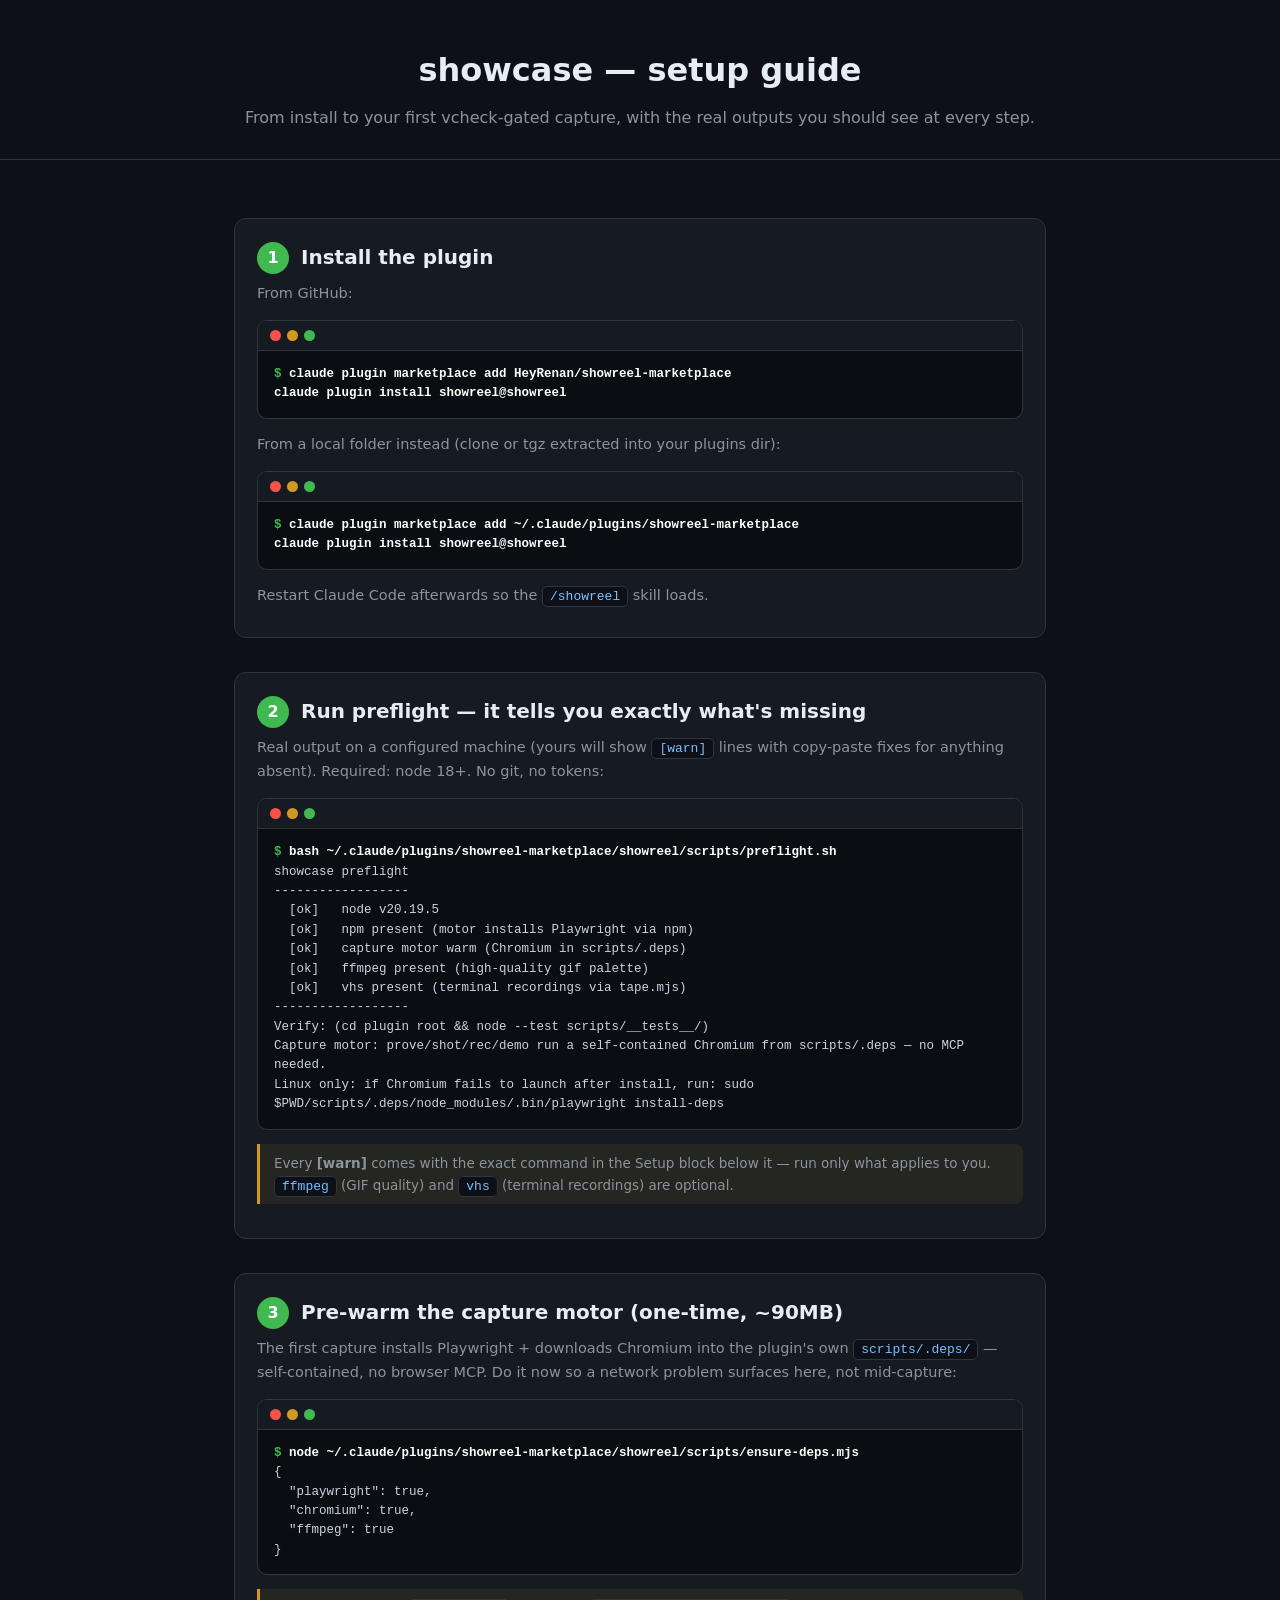
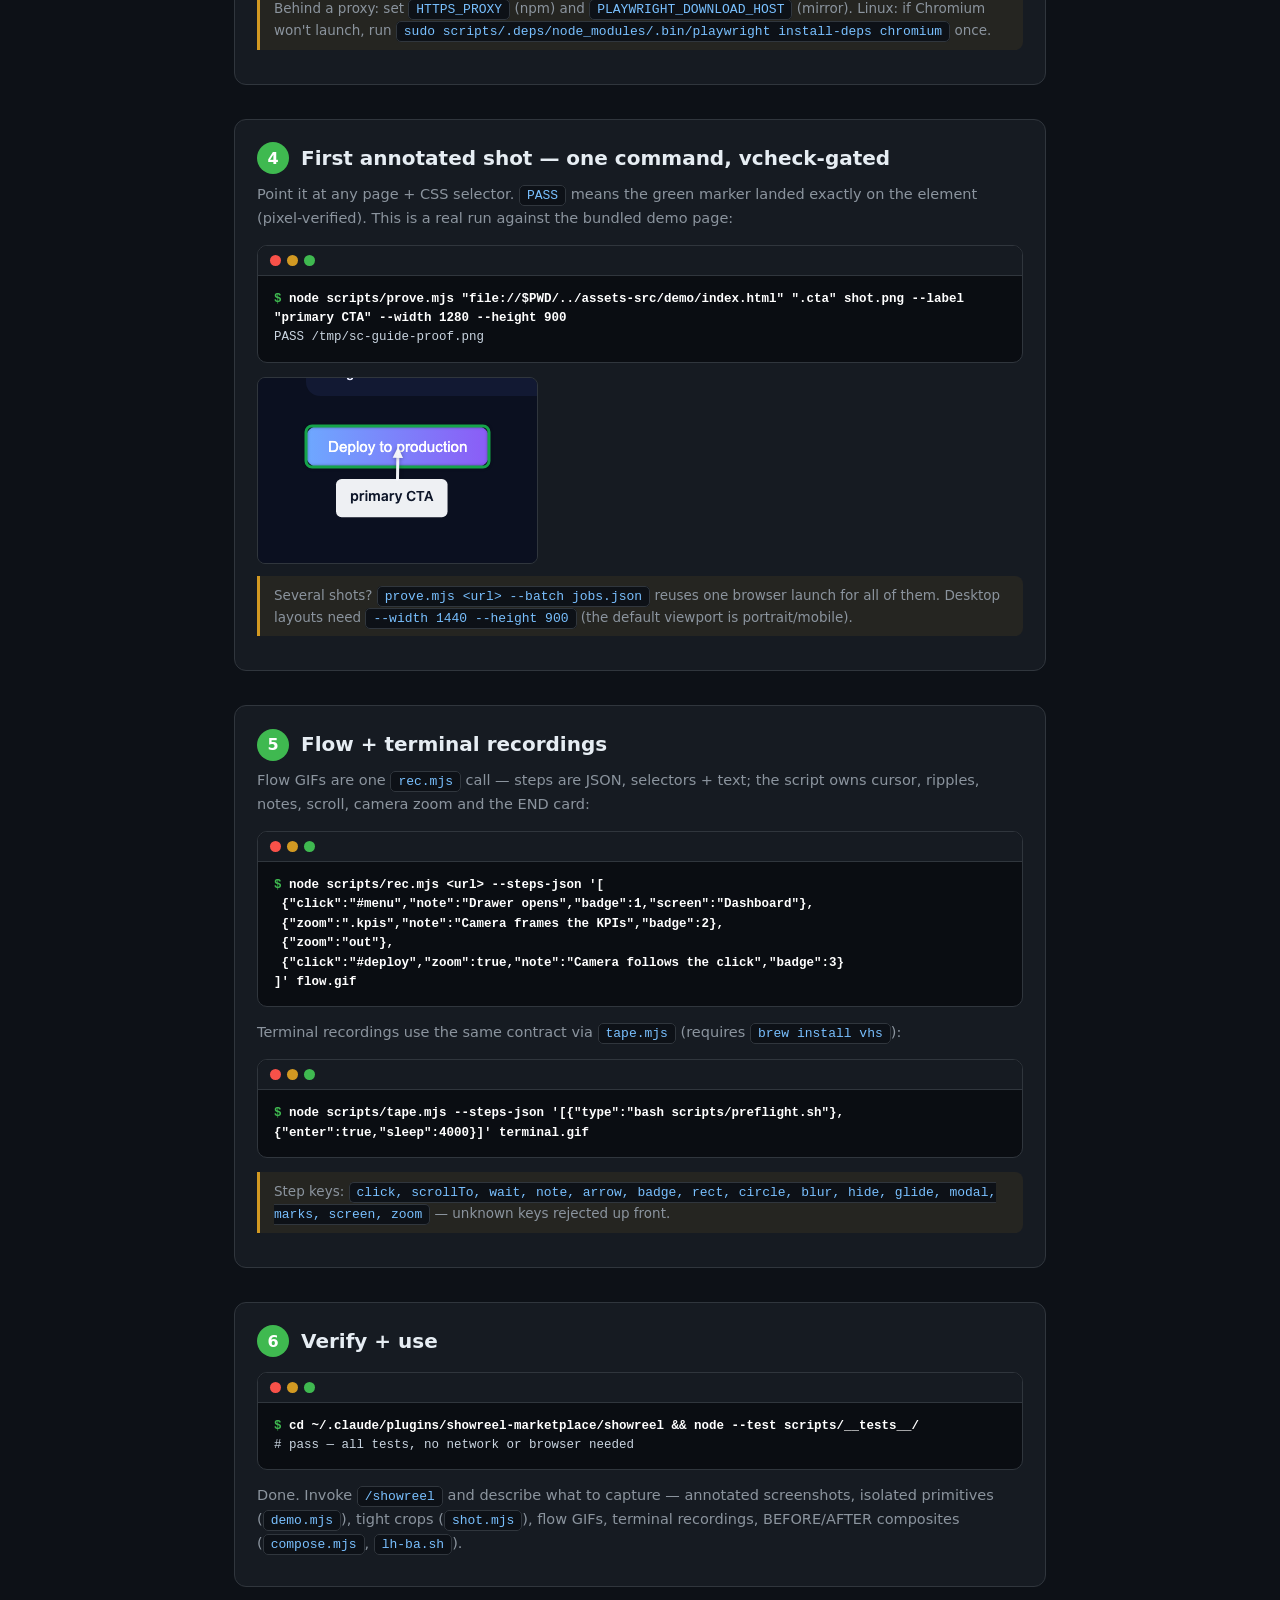
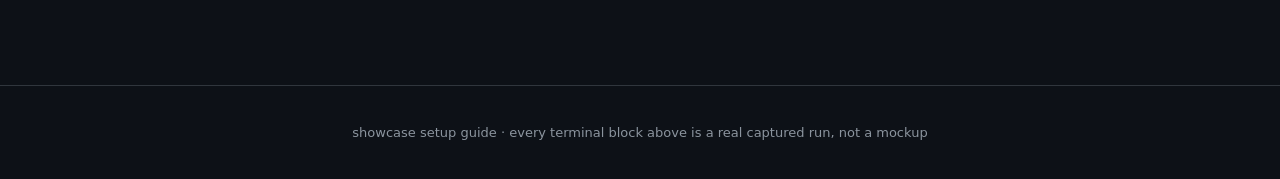
==== showreel/GUIDE.html @ f934e727 "showreel v1.0.0 — the capture motor Annotated screenshots, isolated demos, flow GIFs/MP4, terminal r" ====
<!doctype html><html lang="en"><head><meta charset="utf-8">
<meta name="viewport" content="width=device-width,initial-scale=1"><title>showcase — setup guide</title>
<style>
  :root{--bg:#0d1117;--card:#161b22;--bd:#30363d;--fg:#e6edf3;--mut:#8b949e;--grn:#3fb950;--blue:#79c0ff;--amber:#d29922}
  *{box-sizing:border-box} body{margin:0;background:var(--bg);color:var(--fg);font:16px/1.65 system-ui,-apple-system,Segoe UI,Roboto,Arial,sans-serif}
  header{padding:44px 24px 28px;border-bottom:1px solid var(--bd);text-align:center}
  header h1{margin:0 0 8px;font-size:32px} header p{margin:0;color:var(--mut)}
  main{max-width:860px;margin:0 auto;padding:24px}
  .step{margin:34px 0;padding:22px;background:var(--card);border:1px solid var(--bd);border-radius:12px}
  .step h2{margin:0 0 4px;font-size:20px;display:flex;align-items:center;gap:12px}
  .step h2 .n{flex:none;width:32px;height:32px;border-radius:50%;background:var(--grn);color:#fff;font:700 16px system-ui;display:flex;align-items:center;justify-content:center}
  .step p{color:var(--mut);font-size:14.5px;margin:8px 0}
  .step code.inline{background:#0d1117;border:1px solid var(--bd);border-radius:5px;padding:2px 7px;font:13px ui-monospace,Menlo,monospace;color:var(--blue)}
  .term{margin:14px 0;border:1px solid var(--bd);border-radius:10px;overflow:hidden;background:#0a0d12}
  .term .bar{display:flex;gap:6px;padding:9px 12px;background:#161b22;border-bottom:1px solid var(--bd)}
  .term .bar span{width:11px;height:11px;border-radius:50%;background:#30363d}
  .term .bar span:first-child{background:#f85149}.term .bar span:nth-child(2){background:#d29922}.term .bar span:nth-child(3){background:#3fb950}
  .term pre{margin:0;padding:14px 16px;font:12.5px/1.55 ui-monospace,Menlo,monospace;color:#c9d4e0;overflow-x:auto;white-space:pre-wrap}
  .term .prompt{color:var(--grn);font-weight:700}.term .cmd{color:#fff;font-weight:600}
  .step img{max-width:100%;border-radius:8px;border:1px solid var(--bd);display:block;margin:14px 0 0}
  table{width:100%;border-collapse:collapse;font-size:13.5px;margin:12px 0}
  th,td{text-align:left;padding:8px 10px;border:1px solid var(--bd)} th{background:#0d1117;color:var(--grn)}
  td code{font:12px ui-monospace,Menlo,monospace;color:var(--blue)}
  .tip{border-left:3px solid var(--amber);padding:8px 14px;background:rgba(210,153,34,.08);border-radius:0 8px 8px 0;font-size:13.5px;color:var(--mut);margin:12px 0}
  footer{text-align:center;color:var(--mut);padding:36px;font-size:13px;border-top:1px solid var(--bd);margin-top:40px}
</style></head><body>
<header>
  <h1>showcase — setup guide</h1>
  <p>From install to your first vcheck-gated capture, with the real outputs you should see at every step.</p>
</header>
<main>

<div class="step"><h2><span class="n">1</span>Install the plugin</h2>
<p>From GitHub:</p>

  <div class="term">
    <div class="bar"><span></span><span></span><span></span></div>
    <pre><span class="prompt">$ </span><span class="cmd">claude plugin marketplace add HeyRenan/showreel-marketplace
claude plugin install showreel@showreel</span>
</pre>
  </div>
<p>From a local folder instead (clone or tgz extracted into your plugins dir):</p>

  <div class="term">
    <div class="bar"><span></span><span></span><span></span></div>
    <pre><span class="prompt">$ </span><span class="cmd">claude plugin marketplace add ~/.claude/plugins/showreel-marketplace
claude plugin install showreel@showreel</span>
</pre>
  </div>
<p>Restart Claude Code afterwards so the <code class="inline">/showreel</code> skill loads.</p></div>

<div class="step"><h2><span class="n">2</span>Run preflight — it tells you exactly what's missing</h2>
<p>Real output on a configured machine (yours will show <code class="inline">[warn]</code> lines with copy-paste fixes for anything absent). Required: node 18+. No git, no tokens:</p>

  <div class="term">
    <div class="bar"><span></span><span></span><span></span></div>
    <pre><span class="prompt">$ </span><span class="cmd">bash ~/.claude/plugins/showreel-marketplace/showreel/scripts/preflight.sh</span>
showcase preflight
------------------
  [ok]   node v20.19.5
  [ok]   npm present (motor installs Playwright via npm)
  [ok]   capture motor warm (Chromium in scripts/.deps)
  [ok]   ffmpeg present (high-quality gif palette)
  [ok]   vhs present (terminal recordings via tape.mjs)
------------------
Verify: (cd plugin root &amp;&amp; node --test scripts/__tests__/)
Capture motor: prove/shot/rec/demo run a self-contained Chromium from scripts/.deps — no MCP needed.
Linux only: if Chromium fails to launch after install, run: sudo $PWD/scripts/.deps/node_modules/.bin/playwright install-deps</pre>
  </div>
<div class="tip">Every <b>[warn]</b> comes with the exact command in the Setup block below it — run only what applies to you. <code class="inline">ffmpeg</code> (GIF quality) and <code class="inline">vhs</code> (terminal recordings) are optional.</div></div>

<div class="step"><h2><span class="n">3</span>Pre-warm the capture motor (one-time, ~90MB)</h2>
<p>The first capture installs Playwright + downloads Chromium into the plugin's own <code class="inline">scripts/.deps/</code> — self-contained, no browser MCP. Do it now so a network problem surfaces here, not mid-capture:</p>

  <div class="term">
    <div class="bar"><span></span><span></span><span></span></div>
    <pre><span class="prompt">$ </span><span class="cmd">node ~/.claude/plugins/showreel-marketplace/showreel/scripts/ensure-deps.mjs</span>
{
  "playwright": true,
  "chromium": true,
  "ffmpeg": true
}</pre>
  </div>
<div class="tip">Behind a proxy: set <code class="inline">HTTPS_PROXY</code> (npm) and <code class="inline">PLAYWRIGHT_DOWNLOAD_HOST</code> (mirror). Linux: if Chromium won't launch, run <code class="inline">sudo scripts/.deps/node_modules/.bin/playwright install-deps chromium</code> once.</div></div>

<div class="step"><h2><span class="n">4</span>First annotated shot — one command, vcheck-gated</h2>
<p>Point it at any page + CSS selector. <code class="inline">PASS</code> means the green marker landed exactly on the element (pixel-verified). This is a real run against the bundled demo page:</p>

  <div class="term">
    <div class="bar"><span></span><span></span><span></span></div>
    <pre><span class="prompt">$ </span><span class="cmd">node scripts/prove.mjs "file://$PWD/../assets-src/demo/index.html" ".cta" shot.png --label "primary CTA" --width 1280 --height 900</span>
PASS /tmp/sc-guide-proof.png</pre>
  </div>
<img src="[data-uri]" alt="real annotated capture">
<div class="tip">Several shots? <code class="inline">prove.mjs &lt;url&gt; --batch jobs.json</code> reuses one browser launch for all of them. Desktop layouts need <code class="inline">--width 1440 --height 900</code> (the default viewport is portrait/mobile).</div></div>

<div class="step"><h2><span class="n">5</span>Flow + terminal recordings</h2>
<p>Flow GIFs are one <code class="inline">rec.mjs</code> call — steps are JSON, selectors + text; the script owns cursor, ripples, notes, scroll, camera zoom and the END card:</p>

  <div class="term">
    <div class="bar"><span></span><span></span><span></span></div>
    <pre><span class="prompt">$ </span><span class="cmd">node scripts/rec.mjs &lt;url&gt; --steps-json '[
 {"click":"#menu","note":"Drawer opens","badge":1,"screen":"Dashboard"},
 {"zoom":".kpis","note":"Camera frames the KPIs","badge":2},
 {"zoom":"out"},
 {"click":"#deploy","zoom":true,"note":"Camera follows the click","badge":3}
]' flow.gif</span>
</pre>
  </div>
<p>Terminal recordings use the same contract via <code class="inline">tape.mjs</code> (requires <code class="inline">brew install vhs</code>):</p>

  <div class="term">
    <div class="bar"><span></span><span></span><span></span></div>
    <pre><span class="prompt">$ </span><span class="cmd">node scripts/tape.mjs --steps-json '[{"type":"bash scripts/preflight.sh"},{"enter":true,"sleep":4000}]' terminal.gif</span>
</pre>
  </div>
<div class="tip">Step keys: <code class="inline">click, scrollTo, wait, note, arrow, badge, rect, circle, blur, hide, glide, modal, marks, screen, zoom</code> — unknown keys rejected up front.</div></div>

<div class="step"><h2><span class="n">6</span>Verify + use</h2>

  <div class="term">
    <div class="bar"><span></span><span></span><span></span></div>
    <pre><span class="prompt">$ </span><span class="cmd">cd ~/.claude/plugins/showreel-marketplace/showreel &amp;&amp; node --test scripts/__tests__/</span>
# pass — all tests, no network or browser needed</pre>
  </div>
<p>Done. Invoke <code class="inline">/showreel</code> and describe what to capture — annotated screenshots, isolated primitives (<code class="inline">demo.mjs</code>), tight crops (<code class="inline">shot.mjs</code>), flow GIFs, terminal recordings, BEFORE/AFTER composites (<code class="inline">compose.mjs</code>, <code class="inline">lh-ba.sh</code>).</p></div>

</main>
<footer>showcase setup guide · every terminal block above is a real captured run, not a mockup</footer>
</body></html>
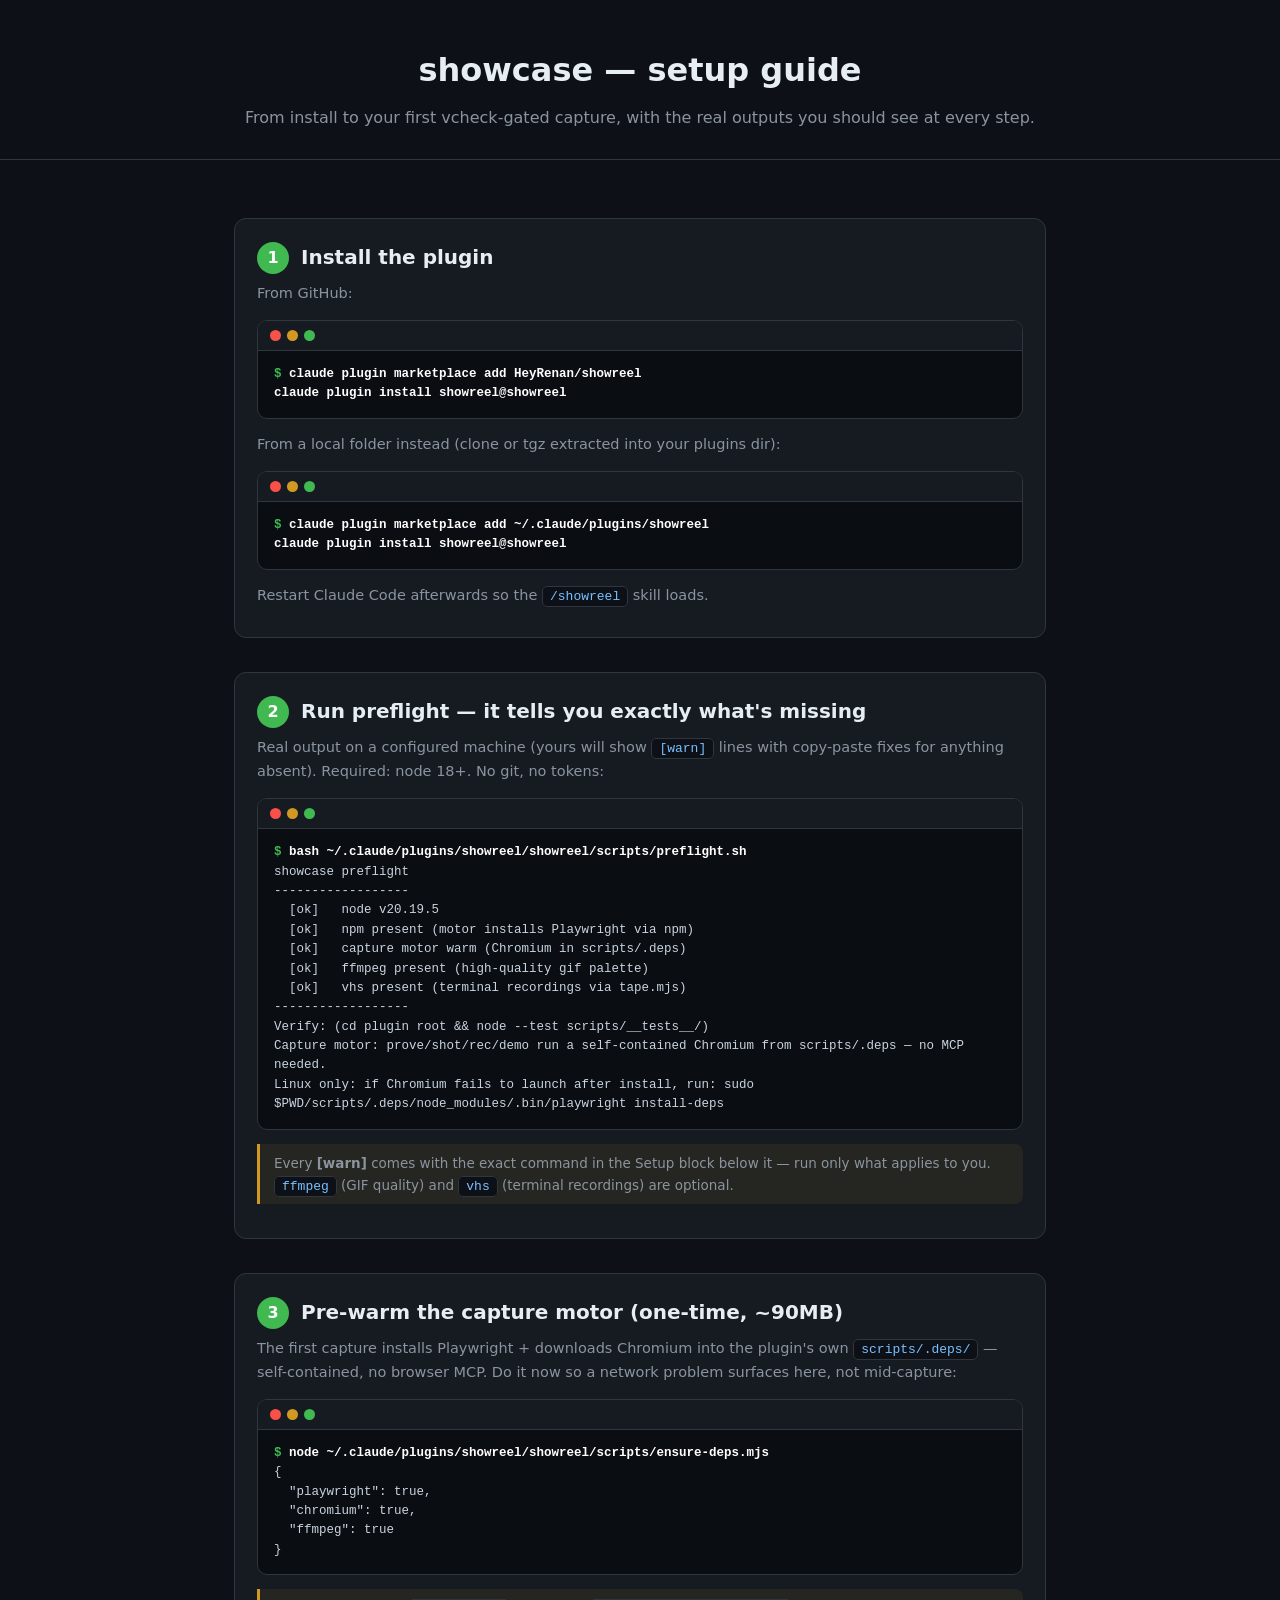
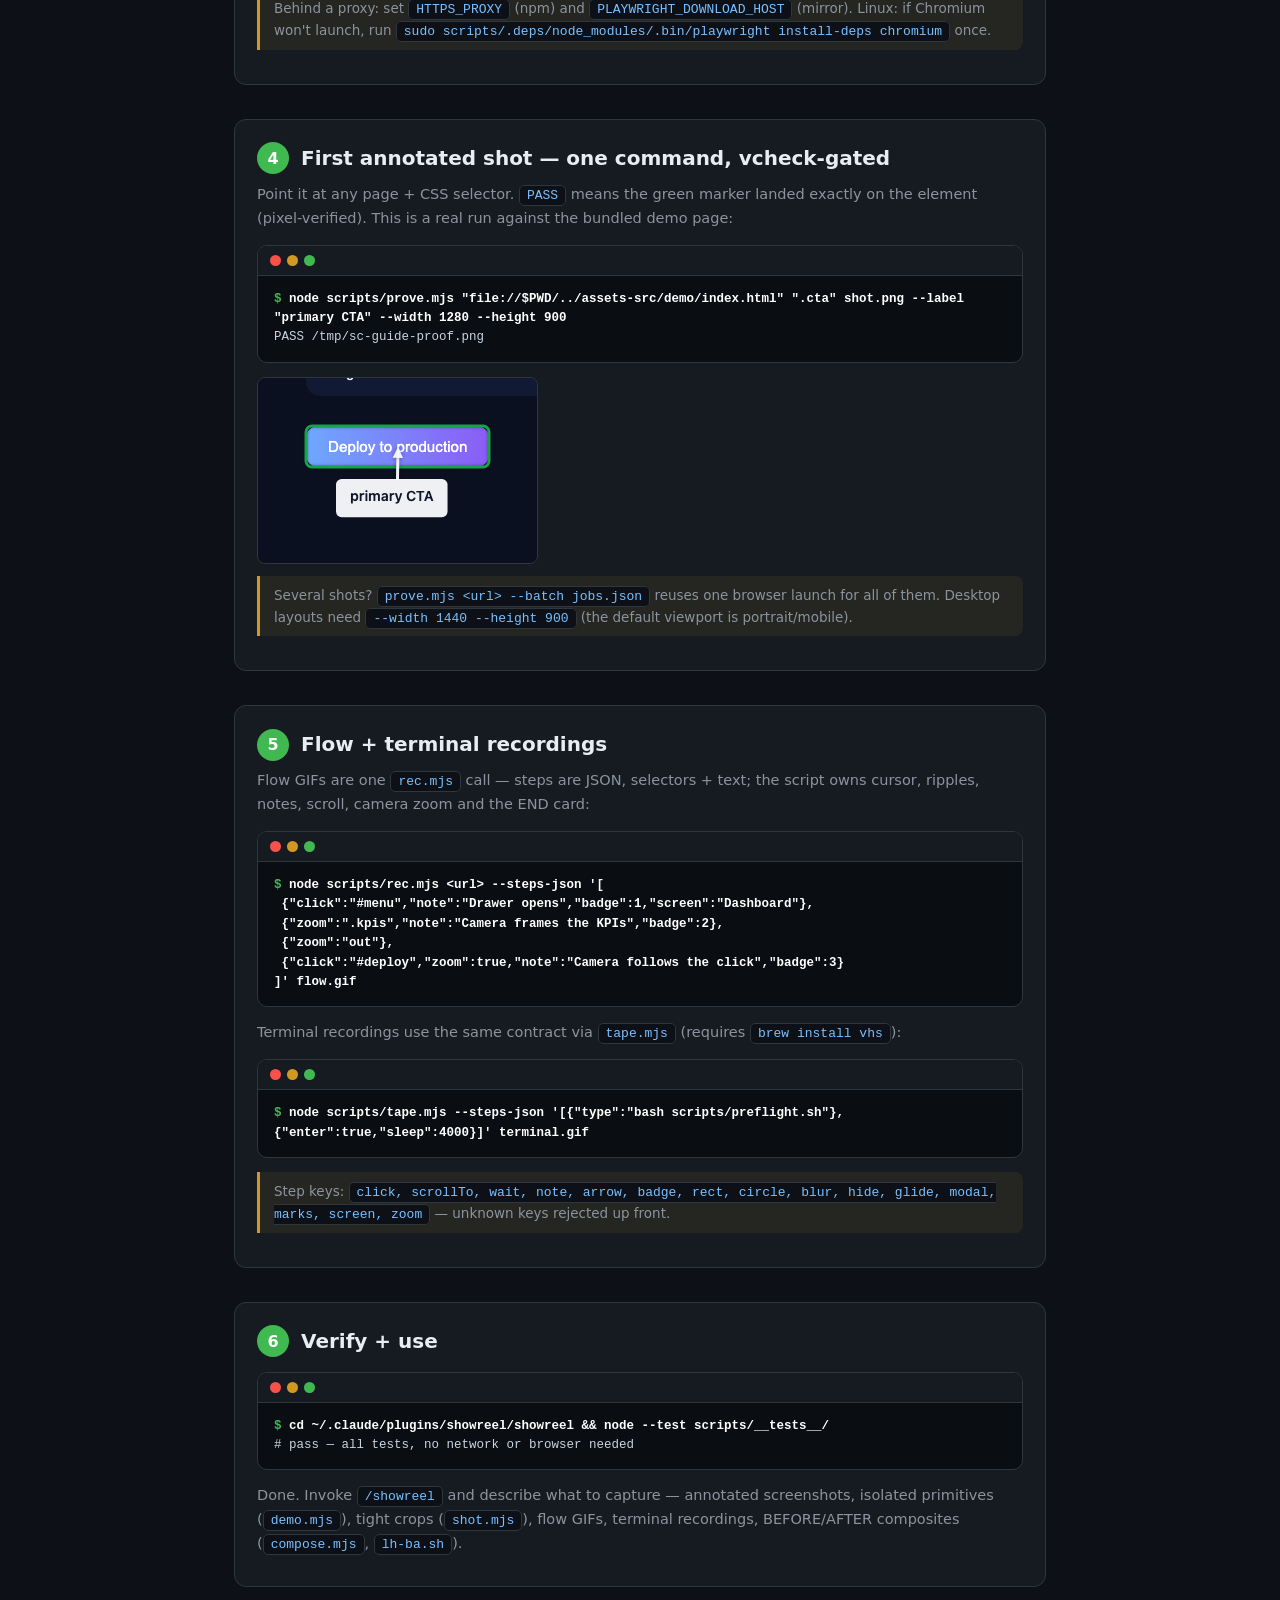
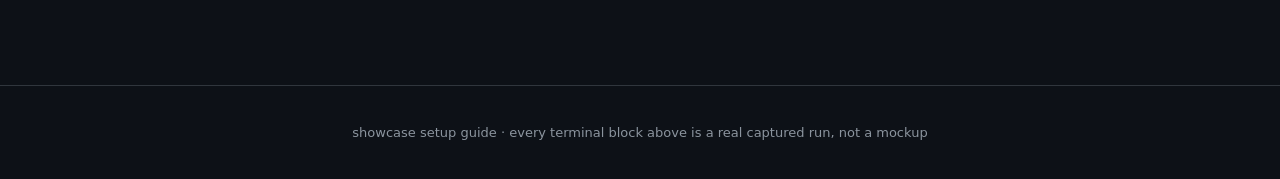
==== commit 09023b9b: "cleanup: drop redundant plugin-subdir README/assets, fix GUIDE.html install refs The root README alr" ====
--- a/showreel/GUIDE.html
+++ b/showreel/GUIDE.html
@@ -35,7 +35,7 @@
 
   <div class="term">
     <div class="bar"><span></span><span></span><span></span></div>
-    <pre><span class="prompt">$ </span><span class="cmd">claude plugin marketplace add HeyRenan/showreel-marketplace
+    <pre><span class="prompt">$ </span><span class="cmd">claude plugin marketplace add HeyRenan/showreel
 claude plugin install showreel@showreel</span>
 </pre>
   </div>
@@ -43,7 +43,7 @@
 
   <div class="term">
     <div class="bar"><span></span><span></span><span></span></div>
-    <pre><span class="prompt">$ </span><span class="cmd">claude plugin marketplace add ~/.claude/plugins/showreel-marketplace
+    <pre><span class="prompt">$ </span><span class="cmd">claude plugin marketplace add ~/.claude/plugins/showreel
 claude plugin install showreel@showreel</span>
 </pre>
   </div>
@@ -54,7 +54,7 @@
 
   <div class="term">
     <div class="bar"><span></span><span></span><span></span></div>
-    <pre><span class="prompt">$ </span><span class="cmd">bash ~/.claude/plugins/showreel-marketplace/showreel/scripts/preflight.sh</span>
+    <pre><span class="prompt">$ </span><span class="cmd">bash ~/.claude/plugins/showreel/showreel/scripts/preflight.sh</span>
 showcase preflight
 ------------------
   [ok]   node v20.19.5
@@ -74,7 +74,7 @@
 
   <div class="term">
     <div class="bar"><span></span><span></span><span></span></div>
-    <pre><span class="prompt">$ </span><span class="cmd">node ~/.claude/plugins/showreel-marketplace/showreel/scripts/ensure-deps.mjs</span>
+    <pre><span class="prompt">$ </span><span class="cmd">node ~/.claude/plugins/showreel/showreel/scripts/ensure-deps.mjs</span>
 {
   "playwright": true,
   "chromium": true,
@@ -120,7 +120,7 @@
 
   <div class="term">
     <div class="bar"><span></span><span></span><span></span></div>
-    <pre><span class="prompt">$ </span><span class="cmd">cd ~/.claude/plugins/showreel-marketplace/showreel &amp;&amp; node --test scripts/__tests__/</span>
+    <pre><span class="prompt">$ </span><span class="cmd">cd ~/.claude/plugins/showreel/showreel &amp;&amp; node --test scripts/__tests__/</span>
 # pass — all tests, no network or browser needed</pre>
   </div>
 <p>Done. Invoke <code class="inline">/showreel</code> and describe what to capture — annotated screenshots, isolated primitives (<code class="inline">demo.mjs</code>), tight crops (<code class="inline">shot.mjs</code>), flow GIFs, terminal recordings, BEFORE/AFTER composites (<code class="inline">compose.mjs</code>, <code class="inline">lh-ba.sh</code>).</p></div>
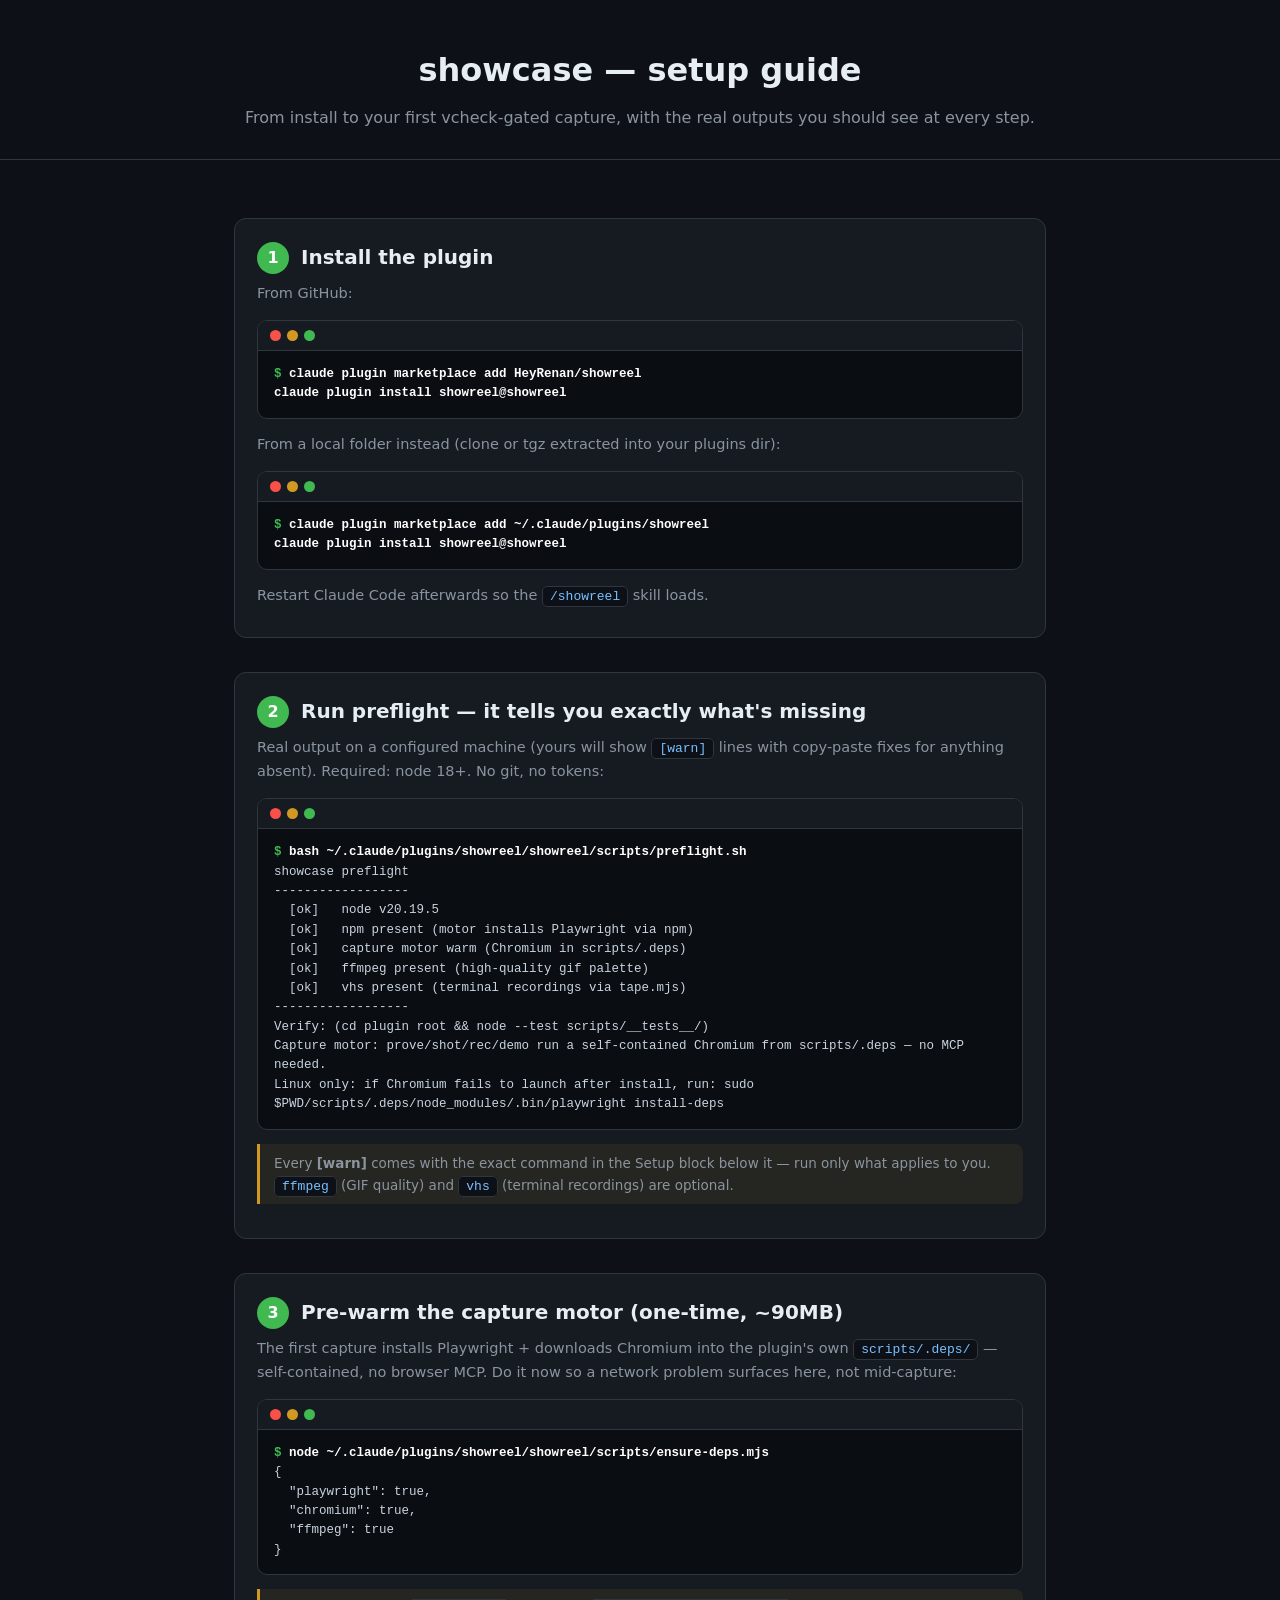
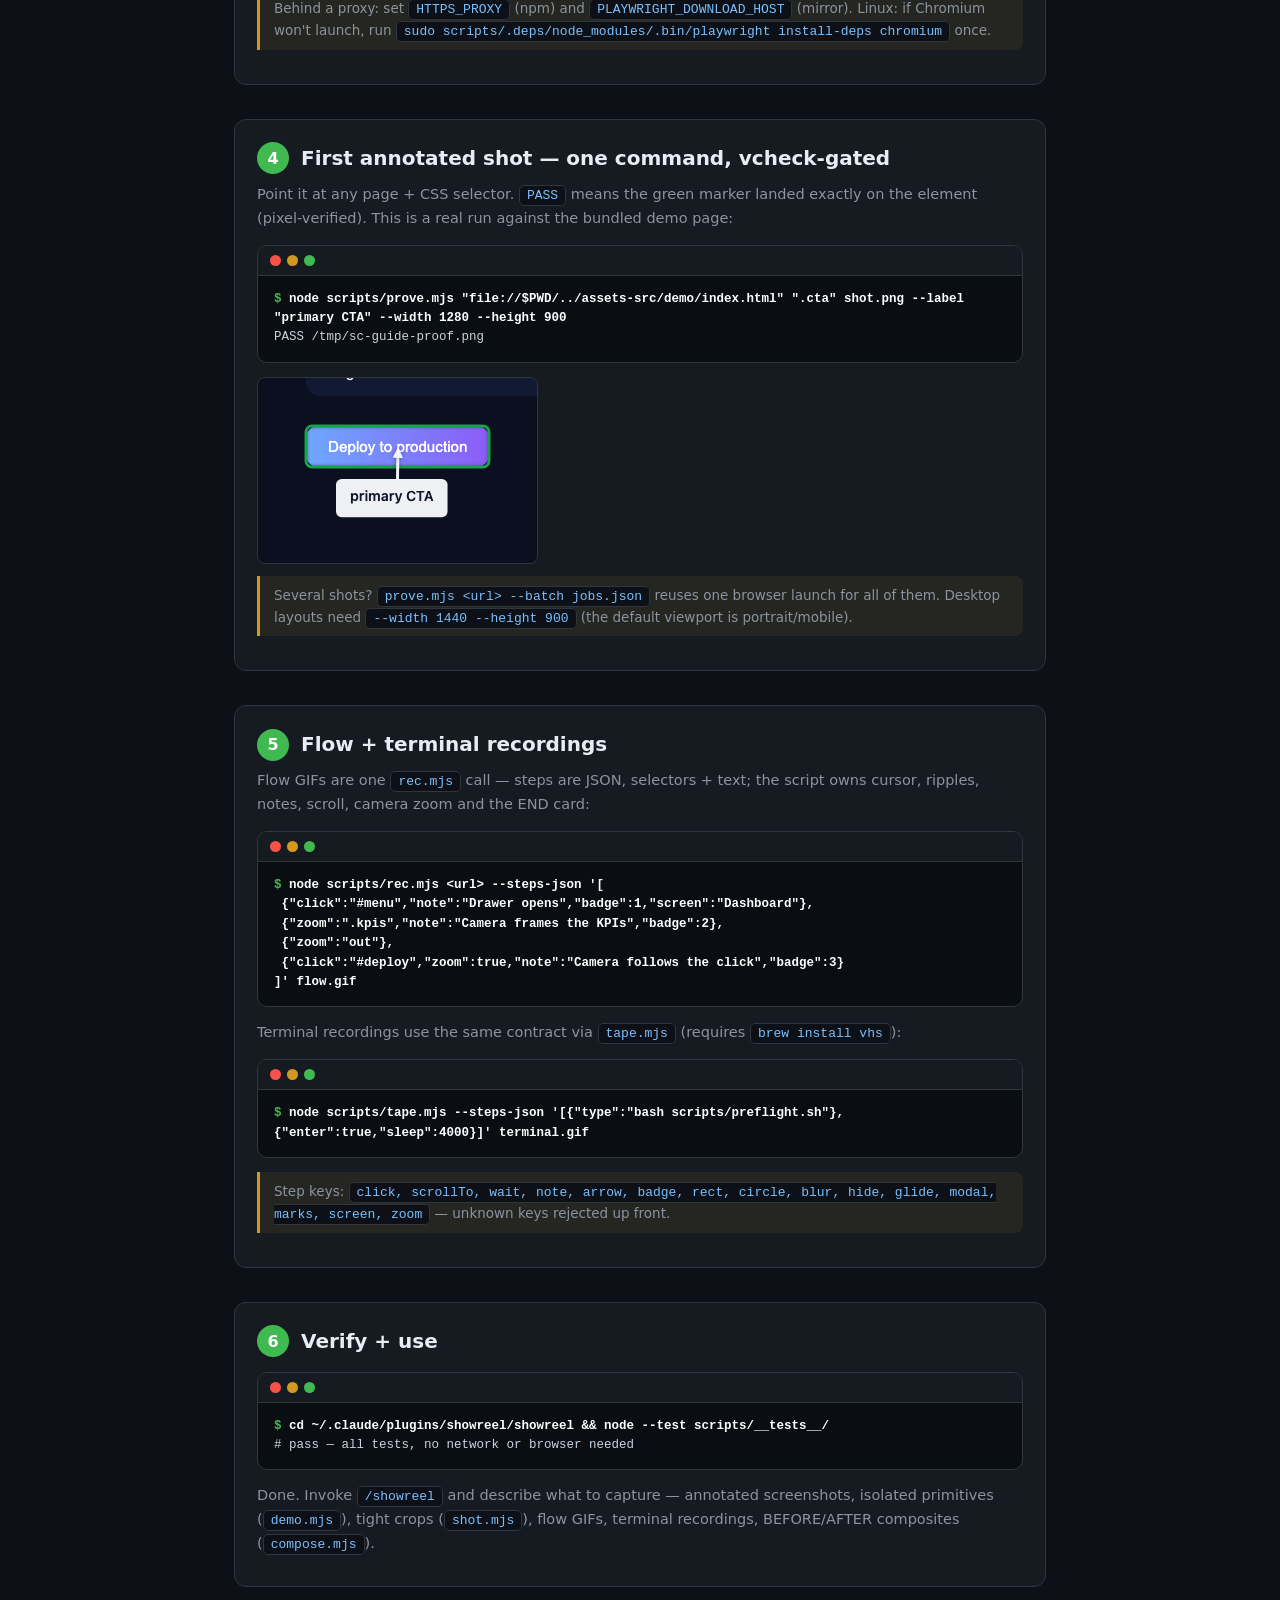
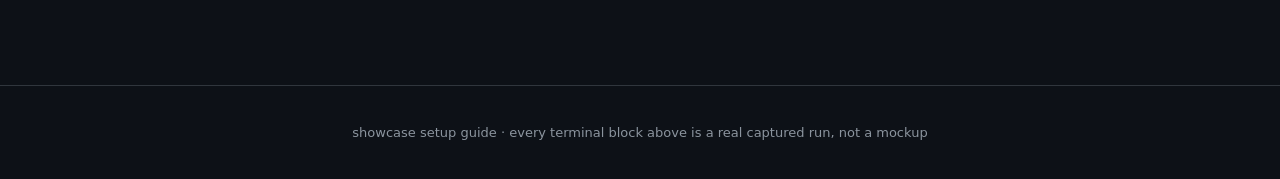
==== commit 773c1b0f: "fix: callout placement, post-click capture, Chrome overlay, prune legacy MCP path Placement - Measur" ====
--- a/showreel/GUIDE.html
+++ b/showreel/GUIDE.html
@@ -123,7 +123,7 @@
     <pre><span class="prompt">$ </span><span class="cmd">cd ~/.claude/plugins/showreel/showreel &amp;&amp; node --test scripts/__tests__/</span>
 # pass — all tests, no network or browser needed</pre>
   </div>
-<p>Done. Invoke <code class="inline">/showreel</code> and describe what to capture — annotated screenshots, isolated primitives (<code class="inline">demo.mjs</code>), tight crops (<code class="inline">shot.mjs</code>), flow GIFs, terminal recordings, BEFORE/AFTER composites (<code class="inline">compose.mjs</code>, <code class="inline">lh-ba.sh</code>).</p></div>
+<p>Done. Invoke <code class="inline">/showreel</code> and describe what to capture — annotated screenshots, isolated primitives (<code class="inline">demo.mjs</code>), tight crops (<code class="inline">shot.mjs</code>), flow GIFs, terminal recordings, BEFORE/AFTER composites (<code class="inline">compose.mjs</code>).</p></div>
 
 </main>
 <footer>showcase setup guide · every terminal block above is a real captured run, not a mockup</footer>
